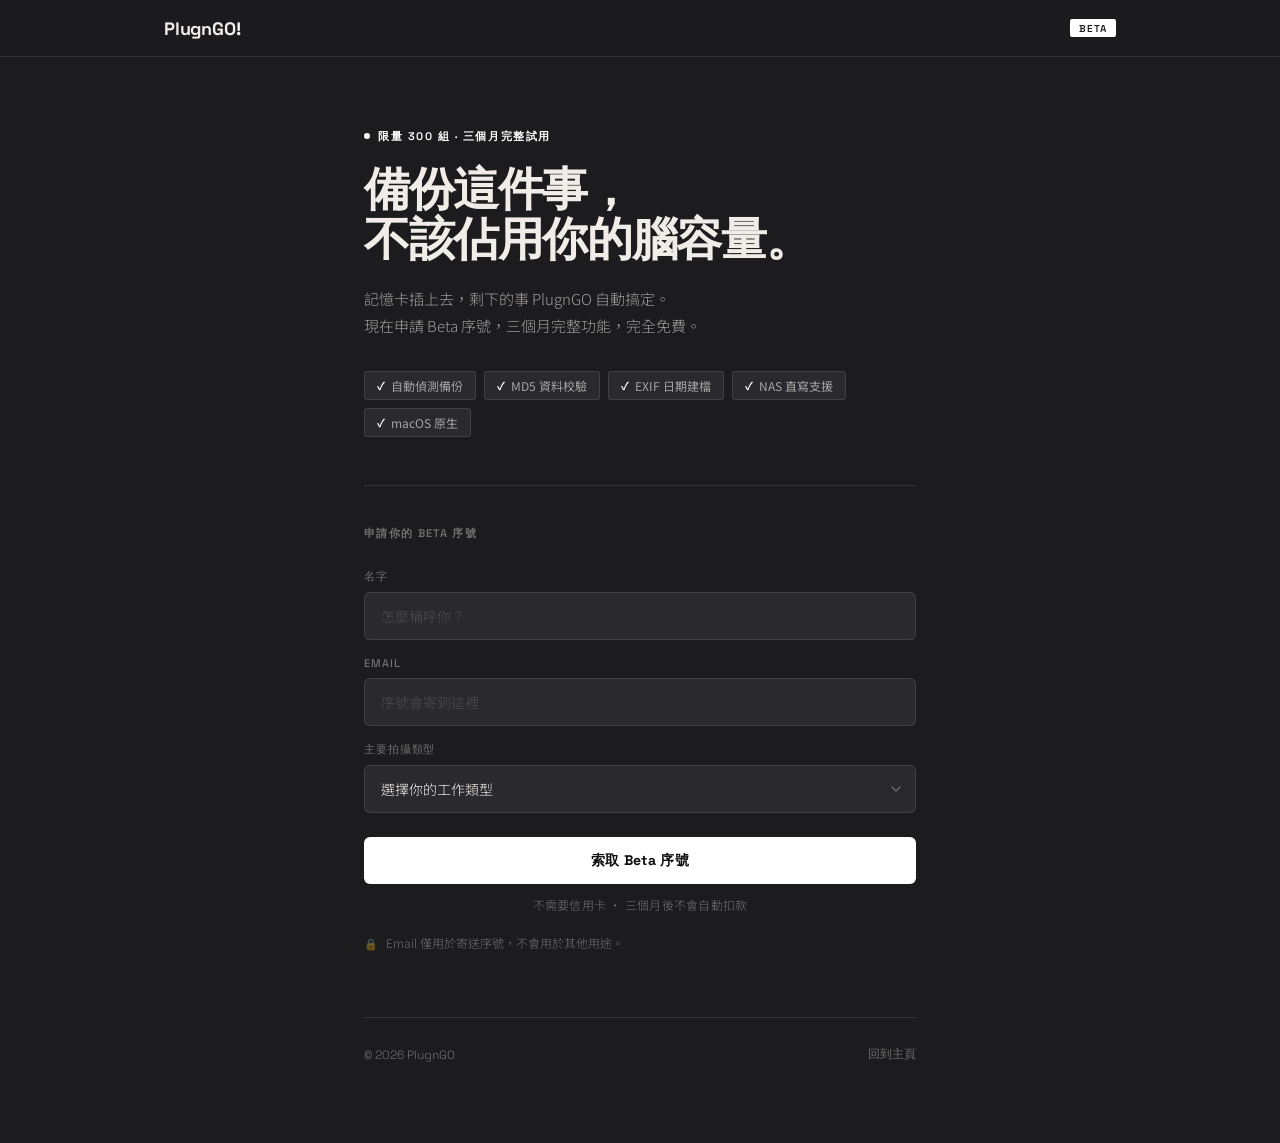
==== beta/index.html @ be4863a2 "fix: add action='beta_signup' to POST payload for GAS routing" ====
<!DOCTYPE html>
<html lang="zh-TW">

<head>
  <meta charset="UTF-8">
  <meta name="viewport" content="width=device-width, initial-scale=1.0">
  <title>PlugnGO Beta — 免費試用申請</title>
  <link rel="preconnect" href="https://fonts.googleapis.com">
  <link rel="preconnect" href="https://fonts.gstatic.com" crossorigin>
  <link
    href="https://fonts.googleapis.com/css2?family=Space+Grotesk:wght@400;500;600;700&family=Noto+Sans+TC:wght@300;400;500&display=swap"
    rel="stylesheet">
  <style>
    *,
    *::before,
    *::after {
      box-sizing: border-box;
      margin: 0;
      padding: 0;
    }

    :root {
      --bg: #1c1c1e;
      --surface: #2a2a2e;
      --surface-2: #333338;
      --border: rgba(255, 255, 255, 0.11);
      --border-hover: rgba(255, 255, 255, 0.15);
      --white: #f0ede8;
      --dim: rgba(240, 237, 232, 0.62);
      --dim2: rgba(240, 237, 232, 0.4);
      --accent: #ffffff;
      --accent-dim: rgba(255, 255, 255, 0.08);
      --accent-border: rgba(200, 255, 0, 0.3);
    }

    html {
      scroll-behavior: smooth;
    }

    body {
      background: var(--bg);
      color: var(--white);
      font-family: 'Noto Sans TC', sans-serif;
      font-weight: 300;
      min-height: 100vh;
      -webkit-font-smoothing: antialiased;
    }

    /* ── Nav ── */
    nav {
      position: fixed;
      top: 0;
      left: 0;
      right: 0;
      z-index: 100;
      backdrop-filter: blur(12px);
      -webkit-backdrop-filter: blur(12px);
      background: rgba(28, 28, 30, 0.9);
      border-bottom: 1px solid var(--border);
    }

    .nav-inner {
      max-width: 1000px;
      margin: 0 auto;
      padding: 0 24px;
      height: 56px;
      display: flex;
      align-items: center;
      justify-content: space-between;
    }

    .logo {
      font-family: 'Space Grotesk', sans-serif;
      font-weight: 700;
      font-size: 18px;
      color: var(--white);
      text-decoration: none;
      letter-spacing: -0.01em;
    }

    .logo-exclaim {
      color: var(--accent);
    }

    .nav-badge {
      font-family: 'Space Grotesk', sans-serif;
      font-size: 10px;
      font-weight: 600;
      letter-spacing: 0.1em;
      text-transform: uppercase;
      color: var(--bg);
      background: var(--accent);
      padding: 3px 9px 2px;
      border-radius: 2px;
    }

    /* ── Page ── */
    .page {
      max-width: 600px;
      margin: 0 auto;
      padding: 120px 24px 80px;
    }

    /* ── Hero ── */
    .eyebrow {
      display: inline-flex;
      align-items: center;
      gap: 8px;
      font-family: 'Space Grotesk', sans-serif;
      font-size: 11px;
      font-weight: 600;
      letter-spacing: 0.14em;
      text-transform: uppercase;
      color: var(--accent);
      margin-bottom: 20px;
      opacity: 0;
      animation: up 0.5s 0.1s ease forwards;
    }

    .eyebrow::before {
      content: '';
      display: inline-block;
      width: 6px;
      height: 6px;
      background: var(--accent);
      border-radius: 50%;
    }

    h1 {
      font-family: 'Space Grotesk', sans-serif;
      font-weight: 700;
      font-size: clamp(30px, 5.5vw, 46px);
      line-height: 1.1;
      letter-spacing: -0.03em;
      margin-bottom: 20px;
      opacity: 0;
      animation: up 0.5s 0.15s ease forwards;
    }

    .desc {
      font-size: 15px;
      line-height: 1.8;
      color: var(--dim);
      margin-bottom: 32px;
      opacity: 0;
      animation: up 0.5s 0.2s ease forwards;
    }

    /* ── 功能標籤 ── */
    .pills {
      display: flex;
      flex-wrap: wrap;
      gap: 8px;
      margin-bottom: 48px;
      opacity: 0;
      animation: up 0.5s 0.25s ease forwards;
    }

    .pill {
      font-size: 12px;
      font-weight: 400;
      color: var(--dim);
      background: var(--surface);
      border: 1px solid var(--border);
      border-radius: 3px;
      padding: 5px 12px;
      display: flex;
      align-items: center;
      gap: 6px;
    }

    .pill-check {
      color: var(--accent);
      font-size: 11px;
      font-weight: 700;
    }

    /* ── 分隔 ── */
    hr {
      border: none;
      border-top: 1px solid var(--border);
      margin-bottom: 40px;
      opacity: 0;
      animation: up 0.5s 0.3s ease forwards;
    }

    /* ── 表單 ── */
    .form-wrap {
      opacity: 0;
      animation: up 0.5s 0.35s ease forwards;
    }

    .form-heading {
      font-family: 'Space Grotesk', sans-serif;
      font-size: 11px;
      font-weight: 600;
      letter-spacing: 0.12em;
      text-transform: uppercase;
      color: var(--dim2);
      margin-bottom: 28px;
    }

    .field {
      margin-bottom: 16px;
    }

    .field label {
      display: block;
      font-size: 11px;
      letter-spacing: 0.08em;
      text-transform: uppercase;
      color: var(--dim2);
      margin-bottom: 8px;
      font-family: 'Space Grotesk', sans-serif;
      font-weight: 500;
    }

    .field input,
    .field select {
      width: 100%;
      background: var(--surface);
      border: 1px solid var(--border);
      border-radius: 6px;
      padding: 13px 16px;
      font-size: 14px;
      font-family: 'Noto Sans TC', sans-serif;
      font-weight: 300;
      color: var(--white);
      outline: none;
      transition: border-color 0.15s, background 0.15s;
      -webkit-appearance: none;
      appearance: none;
    }

    .field select {
      background-image: url("data:image/svg+xml,%3Csvg width='10' height='6' viewBox='0 0 10 6' xmlns='http://www.w3.org/2000/svg'%3E%3Cpath d='M1 1l4 4 4-4' stroke='rgba(240,237,232,0.3)' stroke-width='1.5' fill='none' stroke-linecap='round'/%3E%3C/svg%3E");
      background-repeat: no-repeat;
      background-position: right 14px center;
      cursor: pointer;
    }

    .field select option {
      background: #1e1e1e;
    }

    .field input:focus,
    .field select:focus {
      border-color: var(--accent-border);
      background: rgba(200, 255, 0, 0.03);
    }

    .field input::placeholder {
      color: rgba(240, 237, 232, 0.18);
    }

    .submit-btn {
      width: 100%;
      margin-top: 8px;
      padding: 14px 24px;
      background: var(--accent);
      color: #0d0d0d;
      border: none;
      border-radius: 6px;
      font-family: 'Space Grotesk', sans-serif;
      font-size: 14px;
      font-weight: 700;
      letter-spacing: 0.02em;
      cursor: pointer;
      transition: opacity 0.15s, transform 0.1s;
      position: relative;
      overflow: hidden;
    }

    .submit-btn:hover:not(:disabled) {
      opacity: 0.88;
      transform: translateY(-1px);
    }

    .submit-btn:active:not(:disabled) {
      transform: translateY(0);
    }

    .submit-btn:disabled {
      opacity: 0.4;
      cursor: not-allowed;
    }

    .btn-inner {
      transition: opacity 0.2s;
    }

    .btn-spinner {
      position: absolute;
      inset: 0;
      display: flex;
      align-items: center;
      justify-content: center;
      opacity: 0;
      transition: opacity 0.2s;
    }

    .submit-btn.loading .btn-inner {
      opacity: 0;
    }

    .submit-btn.loading .btn-spinner {
      opacity: 1;
    }

    .spin {
      width: 16px;
      height: 16px;
      border: 2px solid rgba(13, 13, 13, 0.25);
      border-top-color: #0d0d0d;
      border-radius: 50%;
      animation: spinning 0.65s linear infinite;
    }

    /* ── 訊息 ── */
    .msg {
      display: none;
      margin-top: 14px;
      padding: 13px 16px;
      border-radius: 6px;
      font-size: 13px;
      line-height: 1.6;
    }

    .msg.error {
      display: block;
      background: rgba(255, 80, 80, 0.07);
      border: 1px solid rgba(255, 80, 80, 0.2);
      color: #ff9090;
    }

    .msg.success {
      display: block;
      background: var(--accent-dim);
      border: 1px solid var(--accent-border);
      color: var(--accent);
    }

    /* ── 成功畫面 ── */
    .success-screen {
      display: none;
      padding: 48px 0;
    }

    .success-screen.show {
      display: block;
      animation: up 0.4s ease forwards;
    }

    .success-icon {
      font-size: 40px;
      margin-bottom: 20px;
    }

    .success-screen h2 {
      font-family: 'Space Grotesk', sans-serif;
      font-size: 24px;
      font-weight: 700;
      letter-spacing: -0.02em;
      margin-bottom: 12px;
    }

    .success-screen p {
      font-size: 14px;
      line-height: 1.8;
      color: var(--dim);
    }

    /* ── 注記 ── */
    .note {
      margin-top: 20px;
      font-size: 12px;
      color: var(--dim2);
      line-height: 1.7;
      display: flex;
      align-items: flex-start;
      gap: 8px;
    }

    .note::before {
      content: '🔒';
      font-size: 11px;
      flex-shrink: 0;
      margin-top: 1px;
    }

    /* ── Footer ── */
    footer {
      border-top: 1px solid var(--border);
      margin-top: 64px;
      padding: 28px 0 0;
      display: flex;
      justify-content: space-between;
      align-items: center;
      flex-wrap: wrap;
      gap: 12px;
    }

    footer span,
    footer a {
      font-size: 12px;
      color: var(--dim2);
      text-decoration: none;
      font-family: 'Space Grotesk', sans-serif;
    }

    footer a:hover {
      color: var(--dim);
    }

    .no-cc {
      margin-top: 12px;
      text-align: center;
      font-size: 12px;
      color: var(--dim2);
      letter-spacing: 0.02em;
    }

    /* ── Keyframes ── */
    @keyframes up {
      from {
        opacity: 0;
        transform: translateY(14px);
      }

      to {
        opacity: 1;
        transform: translateY(0);
      }
    }

    @keyframes spinning {
      to {
        transform: rotate(360deg);
      }
    }

    @media (max-width: 480px) {
      .page {
        padding: 100px 20px 60px;
      }

      footer {
        flex-direction: column;
      }
    }
  </style>
</head>

<body>

  <nav>
    <div class="nav-inner">
      <a href="https://plugngo.skiseiju.com" class="logo">PlugnGO<span class="logo-exclaim">!</span></a>
      <span class="nav-badge">Beta</span>
    </div>
  </nav>

  <main class="page">

    <p class="eyebrow">限量 300 組 · 三個月完整試用</p>

    <h1>備份這件事，<br>不該佔用你的腦容量。</h1>

    <p class="desc">
      記憶卡插上去，剩下的事 PlugnGO 自動搞定。<br>
      現在申請 Beta 序號，三個月完整功能，完全免費。
    </p>

    <div class="pills">
      <span class="pill"><span class="pill-check">✓</span> 自動偵測備份</span>
      <span class="pill"><span class="pill-check">✓</span> MD5 資料校驗</span>
      <span class="pill"><span class="pill-check">✓</span> EXIF 日期建檔</span>
      <span class="pill"><span class="pill-check">✓</span> NAS 直寫支援</span>
      <span class="pill"><span class="pill-check">✓</span> macOS 原生</span>
    </div>

    <hr>

    <!-- 表單 -->
    <div class="form-wrap" id="formWrap">
      <p class="form-heading">申請你的 Beta 序號</p>

      <div class="field">
        <label for="name">名字</label>
        <input type="text" id="name" placeholder="怎麼稱呼你？" autocomplete="name">
      </div>

      <div class="field">
        <label for="email">Email</label>
        <input type="email" id="email" placeholder="序號會寄到這裡" autocomplete="email">
      </div>

      <div class="field">
        <label for="type">主要拍攝類型</label>
        <select id="type">
          <option value="" disabled selected>選擇你的工作類型</option>
          <option value="婚攝">婚攝</option>
          <option value="商業攝影">商業攝影</option>
          <option value="活動紀錄">活動紀錄</option>
          <option value="影片製作">影片製作</option>
          <option value="YouTube・IG 短影片">YouTube・IG 短影片</option>
          <option value="其他">其他</option>
        </select>
      </div>

      <button class="submit-btn" id="submitBtn" onclick="handleSubmit()">
        <span class="btn-inner">索取 Beta 序號</span>
        <span class="btn-spinner">
          <div class="spin"></div>
        </span>
      </button>

      <div class="msg" id="msgBox"></div>

      <p class="no-cc"><span style="color:var(--white);font-weight:500;"></span>不需要信用卡</span> · 三個月後不會自動扣款</p>
      <p class="note">Email 僅用於寄送序號，不會用於其他用途。</p>
    </div>

    <!-- 成功 -->
    <div class="success-screen" id="successScreen">
      <div class="success-icon">📬</div>
      <h2>序號已寄出！</h2>
      <p>請檢查你的信箱，序號在那裡等你。<br>使用過程有任何問題，直接回覆那封信，<br>或到 <a href="https://www.facebook.com/skiseiju" target="_blank"
          rel="noopener" style="color:var(--accent);text-decoration:none;">Facebook</a> 留言找我都可以。</p>
    </div>

    <footer>
      <span>© 2026 PlugnGO</span>
      <a href="https://plugngo.skiseiju.com">回到主頁</a>
    </footer>

  </main>

  <script>
    // ⚠️ 替換成你的 Apps Script Web App URL
    const API_URL = 'https://script.google.com/macros/s/AKfycbzRUWFo-ZeUPK7fb-qUZcXcbLyYAUmqt1AkG8nVyJdiMYp7gXNPOwEWfx-cAAlyj-lK/exec';

    const ERRORS = {
      MISSING_FIELDS: '請填寫所有欄位。',
      INVALID_EMAIL: '請輸入有效的 Email 地址。',
      ALREADY_REGISTERED: '這個 Email 已經申請過了，請檢查你的信箱。',
      NO_CODES_LEFT: '很抱歉，Beta 序號已全數發放完畢。',
      SERVER_ERROR: '系統發生錯誤，請稍後再試。',
      NETWORK_ERROR: '網路連線異常，請稍後再試。',
    };

    async function handleSubmit() {
      const name = document.getElementById('name').value.trim();
      const email = document.getElementById('email').value.trim();
      const type = document.getElementById('type').value;
      const btn = document.getElementById('submitBtn');
      const msg = document.getElementById('msgBox');

      msg.className = 'msg';
      msg.textContent = '';

      if (!name || !email || !type) { showMsg(ERRORS.MISSING_FIELDS, 'error'); return; }
      if (!/^[^\s@]+@[^\s@]+\.[^\s@]+$/.test(email)) { showMsg(ERRORS.INVALID_EMAIL, 'error'); return; }

      btn.classList.add('loading');
      btn.disabled = true;

      try {
        const res = await fetch(API_URL, {
          method: 'POST',
          headers: { 'Content-Type': 'text/plain' },
          body: JSON.stringify({ action: 'beta_signup', name, email, type }),
        });
        const data = await res.json();

        if (data.success) {
          document.getElementById('formWrap').style.display = 'none';
          document.getElementById('successScreen').classList.add('show');
        } else {
          showMsg(ERRORS[data.error] || ERRORS.SERVER_ERROR, 'error');
          btn.classList.remove('loading');
          btn.disabled = false;
        }
      } catch {
        showMsg(ERRORS.NETWORK_ERROR, 'error');
        btn.classList.remove('loading');
        btn.disabled = false;
      }
    }

    function showMsg(text, type) {
      const el = document.getElementById('msgBox');
      el.textContent = text;
      el.className = 'msg ' + type;
    }

    document.addEventListener('keydown', e => {
      if (e.key === 'Enter' && !document.getElementById('submitBtn').disabled) handleSubmit();
    });
  </script>

</body>

</html>
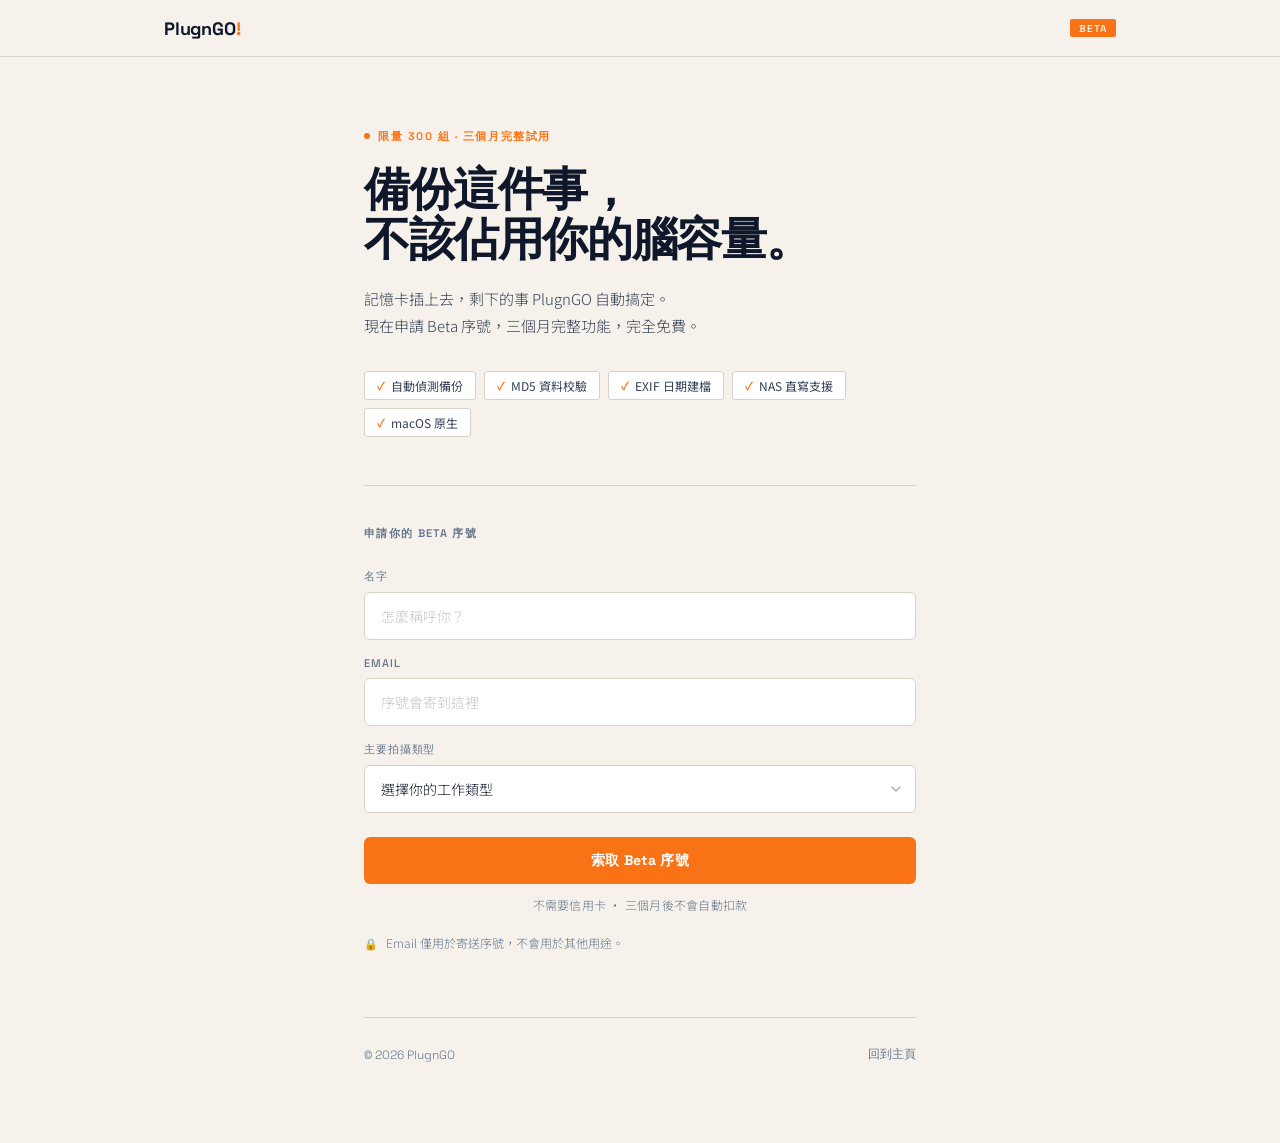
==== commit 66b850bf: "fix: update copy and sync beta color scheme to main site warm theme - HOW IT WORKS: rewrite heading/" ====
--- a/beta/index.html
+++ b/beta/index.html
@@ -20,17 +20,17 @@
     }
 
     :root {
-      --bg: #1c1c1e;
-      --surface: #2a2a2e;
-      --surface-2: #333338;
-      --border: rgba(255, 255, 255, 0.11);
-      --border-hover: rgba(255, 255, 255, 0.15);
-      --white: #f0ede8;
-      --dim: rgba(240, 237, 232, 0.62);
-      --dim2: rgba(240, 237, 232, 0.4);
-      --accent: #ffffff;
-      --accent-dim: rgba(255, 255, 255, 0.08);
-      --accent-border: rgba(200, 255, 0, 0.3);
+      --bg: #f6f2eb;
+      --surface: #ffffff;
+      --surface-2: #ede7db;
+      --border: #d9d1c5;
+      --border-hover: #c5bdb1;
+      --white: #0f172a;
+      --dim: #334155;
+      --dim2: #64748b;
+      --accent: #f97316;
+      --accent-dim: #fff7ed;
+      --accent-border: #fed7aa;
     }
 
     html {
@@ -55,7 +55,7 @@
       z-index: 100;
       backdrop-filter: blur(12px);
       -webkit-backdrop-filter: blur(12px);
-      background: rgba(28, 28, 30, 0.9);
+      background: rgba(246, 242, 235, 0.92);
       border-bottom: 1px solid var(--border);
     }
 
@@ -233,24 +233,24 @@
     }
 
     .field select {
-      background-image: url("data:image/svg+xml,%3Csvg width='10' height='6' viewBox='0 0 10 6' xmlns='http://www.w3.org/2000/svg'%3E%3Cpath d='M1 1l4 4 4-4' stroke='rgba(240,237,232,0.3)' stroke-width='1.5' fill='none' stroke-linecap='round'/%3E%3C/svg%3E");
+      background-image: url("data:image/svg+xml,%3Csvg width='10' height='6' viewBox='0 0 10 6' xmlns='http://www.w3.org/2000/svg'%3E%3Cpath d='M1 1l4 4 4-4' stroke='rgba(15,23,42,0.35)' stroke-width='1.5' fill='none' stroke-linecap='round'/%3E%3C/svg%3E");
       background-repeat: no-repeat;
       background-position: right 14px center;
       cursor: pointer;
     }
 
     .field select option {
-      background: #1e1e1e;
+      background: #ffffff;
     }
 
     .field input:focus,
     .field select:focus {
       border-color: var(--accent-border);
-      background: rgba(200, 255, 0, 0.03);
+      background: rgba(249, 115, 22, 0.04);
     }
 
     .field input::placeholder {
-      color: rgba(240, 237, 232, 0.18);
+      color: rgba(15, 23, 42, 0.25);
     }
 
     .submit-btn {
@@ -258,7 +258,7 @@
       margin-top: 8px;
       padding: 14px 24px;
       background: var(--accent);
-      color: #0d0d0d;
+      color: #ffffff;
       border: none;
       border-radius: 6px;
       font-family: 'Space Grotesk', sans-serif;
@@ -310,8 +310,8 @@
     .spin {
       width: 16px;
       height: 16px;
-      border: 2px solid rgba(13, 13, 13, 0.25);
-      border-top-color: #0d0d0d;
+      border: 2px solid rgba(255, 255, 255, 0.3);
+      border-top-color: #ffffff;
       border-radius: 50%;
       animation: spinning 0.65s linear infinite;
     }
@@ -538,7 +538,7 @@
 
   <script>
     // ⚠️ 替換成你的 Apps Script Web App URL
-    const API_URL = 'https://script.google.com/macros/s/AKfycbzRUWFo-ZeUPK7fb-qUZcXcbLyYAUmqt1AkG8nVyJdiMYp7gXNPOwEWfx-cAAlyj-lK/exec';
+    const API_URL = 'https://script.google.com/macros/s/AKfycbycvD_Y7lVmuIluo8iVHo65DvsC7cB2KlRcgWfrOupE-R5HMzYtpds8OwreSoij1JIN/exec';
 
     const ERRORS = {
       MISSING_FIELDS: '請填寫所有欄位。',
@@ -566,11 +566,8 @@
       btn.disabled = true;
 
       try {
-        const res = await fetch(API_URL, {
-          method: 'POST',
-          headers: { 'Content-Type': 'text/plain' },
-          body: JSON.stringify({ action: 'beta_signup', name, email, type }),
-        });
+        const params = new URLSearchParams({ action: 'beta_signup', name, email, type });
+        const res = await fetch(`${API_URL}?${params}`, { method: 'GET' });
         const data = await res.json();
 
         if (data.success) {
@@ -581,7 +578,7 @@
           btn.classList.remove('loading');
           btn.disabled = false;
         }
-      } catch {
+      } catch (err) {
         showMsg(ERRORS.NETWORK_ERROR, 'error');
         btn.classList.remove('loading');
         btn.disabled = false;
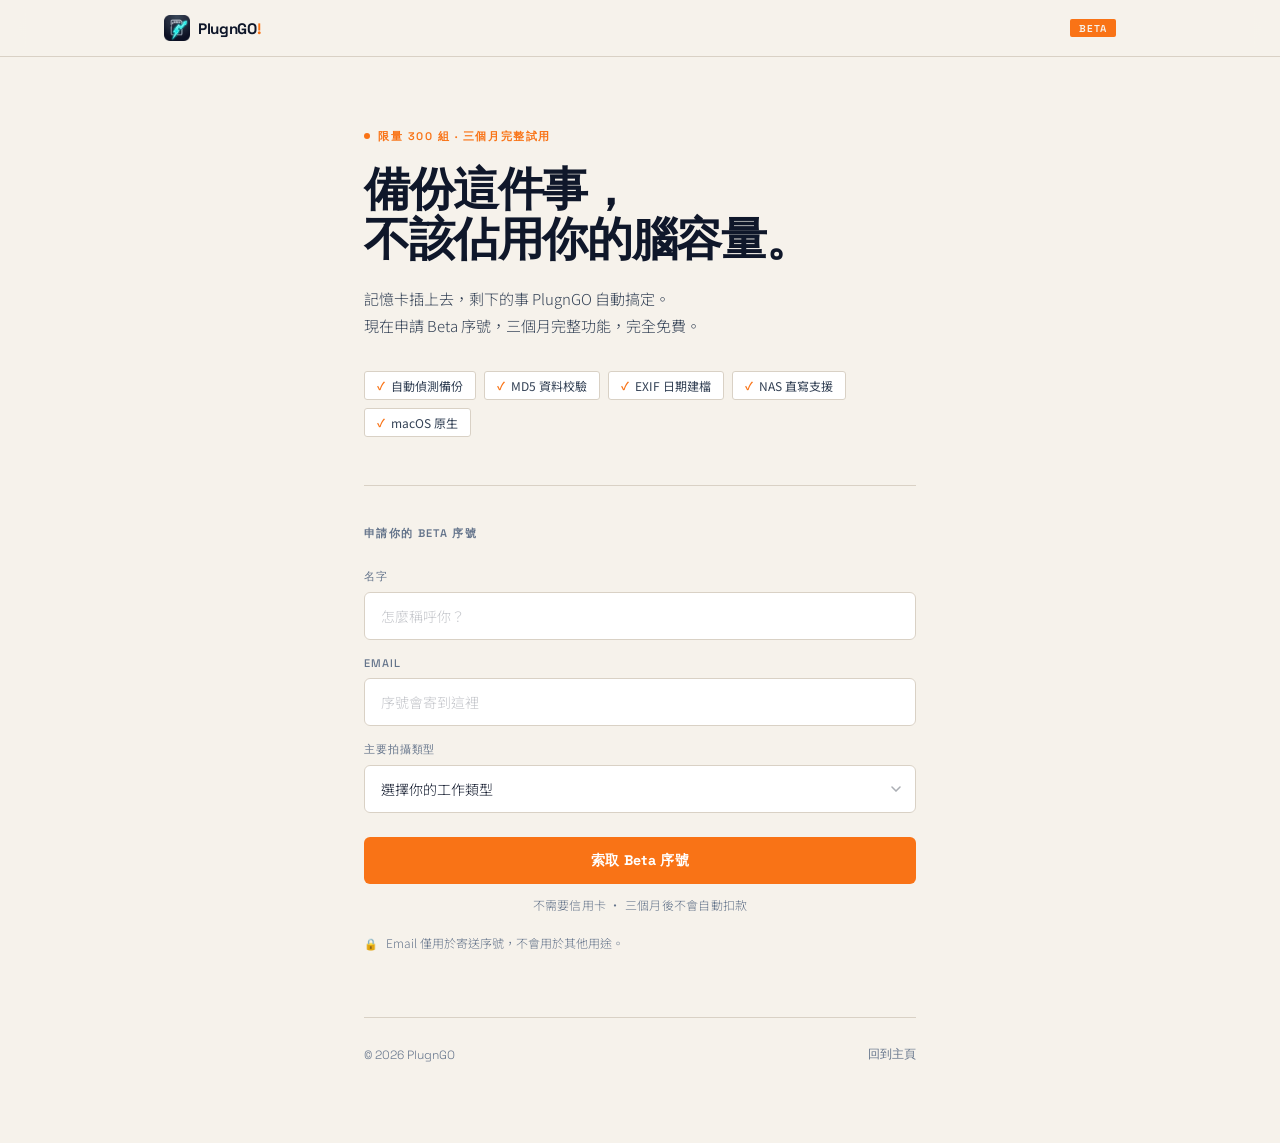
==== commit b29d777c: "fix: sync beta logo to match main site (icon + text + logo-accent class) Co-Authored-By: Claude Sonn" ====
--- a/beta/index.html
+++ b/beta/index.html
@@ -70,15 +70,24 @@
     }
 
     .logo {
+      display: flex;
+      align-items: center;
+      gap: 8px;
       font-family: 'Space Grotesk', sans-serif;
       font-weight: 700;
-      font-size: 18px;
+      font-size: 0.95rem;
       color: var(--white);
       text-decoration: none;
-      letter-spacing: -0.01em;
-    }
-
-    .logo-exclaim {
+      letter-spacing: -0.02em;
+    }
+
+    .logo img {
+      width: 26px;
+      height: 26px;
+      display: block;
+    }
+
+    .logo-accent {
       color: var(--accent);
     }
 
@@ -455,7 +464,10 @@
 
   <nav>
     <div class="nav-inner">
-      <a href="https://plugngo.skiseiju.com" class="logo">PlugnGO<span class="logo-exclaim">!</span></a>
+      <a href="https://plugngo.skiseiju.com" class="logo">
+        <img src="../assets/logo.png" alt="" width="26" height="26" aria-hidden="true">
+        <span>PlugnGO<span class="logo-accent">!</span></span>
+      </a>
       <span class="nav-badge">Beta</span>
     </div>
   </nav>
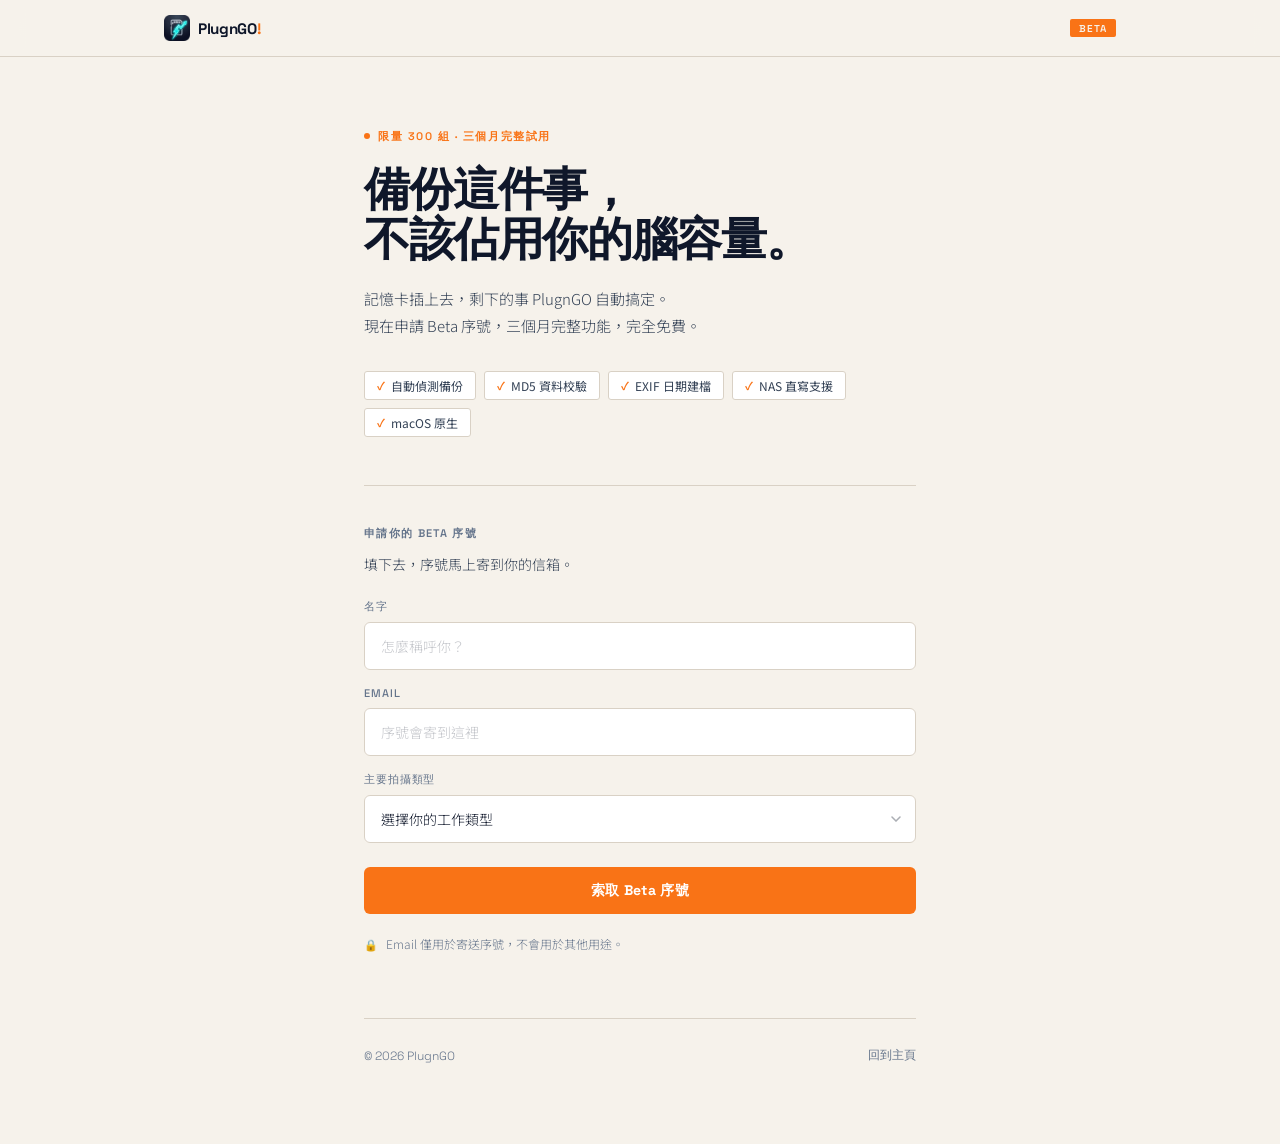
==== commit 63381fb3: "feat: update PlugnGO beta license gateway" ====
--- a/beta/index.html
+++ b/beta/index.html
@@ -496,6 +496,7 @@
     <!-- 表單 -->
     <div class="form-wrap" id="formWrap">
       <p class="form-heading">申請你的 Beta 序號</p>
+      <p style="font-size:14px;color:var(--dim);margin:-16px 0 24px;line-height:1.6;">填下去，序號馬上寄到你的信箱。</p>
 
       <div class="field">
         <label for="name">名字</label>
@@ -529,7 +530,6 @@
 
       <div class="msg" id="msgBox"></div>
 
-      <p class="no-cc"><span style="color:var(--white);font-weight:500;"></span>不需要信用卡</span> · 三個月後不會自動扣款</p>
       <p class="note">Email 僅用於寄送序號，不會用於其他用途。</p>
     </div>
 
@@ -539,6 +539,107 @@
       <h2>序號已寄出！</h2>
       <p>請檢查你的信箱，序號在那裡等你。<br>使用過程有任何問題，直接回覆那封信，<br>或到 <a href="https://www.facebook.com/skiseiju" target="_blank"
           rel="noopener" style="color:var(--accent);text-decoration:none;">Facebook</a> 留言找我都可以。</p>
+
+      <!-- 下載區塊 -->
+      <div style="margin-top:40px;padding-top:32px;border-top:1px solid var(--border);">
+        <p class="form-heading" style="margin-bottom:16px;">下載 PlugnGO</p>
+        <div style="display:flex;gap:10px;flex-wrap:wrap;margin-bottom:12px;">
+          <a href="https://github.com/skiseiju/plugngo-website/releases/download/v1.8.2/PlugnGO-v1.8.2-Mac.dmg"
+             style="flex:1;min-width:160px;display:flex;align-items:center;justify-content:center;gap:8px;padding:13px 20px;background:var(--accent);color:#fff;border-radius:6px;font-family:'Space Grotesk',sans-serif;font-size:14px;font-weight:700;letter-spacing:0.02em;text-decoration:none;transition:opacity 0.15s,transform 0.1s;"
+             onmouseover="this.style.opacity='0.88';this.style.transform='translateY(-1px)'"
+             onmouseout="this.style.opacity='1';this.style.transform='translateY(0)'">
+            <svg width="15" height="15" viewBox="0 0 24 24" fill="none" stroke="currentColor" stroke-width="2.5" stroke-linecap="round" stroke-linejoin="round"><path d="M21 15v4a2 2 0 0 1-2 2H5a2 2 0 0 1-2-2v-4"/><polyline points="7 10 12 15 17 10"/><line x1="12" y1="15" x2="12" y2="3"/></svg>
+            M 系列版
+          </a>
+        </div>
+        <div style="font-size:12px;color:var(--dim2);margin-bottom:20px;">
+          v1.8.2 · macOS 12 Monterey 以上
+        </div>
+
+        <!-- Gatekeeper 內嵌教學 -->
+        <div style="font-size:13px;color:var(--dim);line-height:1.7;margin-bottom:16px;">
+          macOS 首次開啟需要額外一個步驟，30 秒搞定。
+        </div>
+
+        <details id="gkGuide" style="background:var(--surface);border:1px solid var(--border);border-radius:8px;overflow:hidden;">
+          <summary style="padding:14px 18px;font-family:'Space Grotesk',sans-serif;font-size:13px;font-weight:600;cursor:pointer;display:flex;align-items:center;justify-content:space-between;color:var(--white);">
+            首次開啟教學（點擊展開）
+            <svg width="14" height="14" viewBox="0 0 24 24" fill="none" stroke="var(--dim2)" stroke-width="2" stroke-linecap="round" stroke-linejoin="round"><polyline points="6 9 12 15 18 9"/></svg>
+          </summary>
+          <div style="padding:0 18px 18px;font-size:13px;color:var(--dim);line-height:1.8;">
+
+            <!-- 狀況 A -->
+            <div style="margin-top:16px;padding:14px 16px;background:var(--accent-dim);border:1px solid var(--accent-border);border-radius:6px;margin-bottom:20px;">
+              <div style="font-weight:600;color:var(--white);margin-bottom:4px;font-size:12px;text-transform:uppercase;letter-spacing:0.08em;font-family:'Space Grotesk',sans-serif;">情況 A —「無法打開」警告</div>
+              <div style="font-size:12px;color:var(--dim2);">出現「Apple 無法檢查是否包含惡意軟體」的對話框</div>
+            </div>
+
+            <div style="display:flex;flex-direction:column;gap:18px;">
+              <div style="display:flex;gap:10px;align-items:flex-start;">
+                <div style="flex-shrink:0;width:22px;height:22px;background:var(--accent);color:#fff;border-radius:50%;display:flex;align-items:center;justify-content:center;font-size:11px;font-weight:800;font-family:'Space Grotesk',sans-serif;">1</div>
+                <div>按下<strong>「完成」</strong>關閉對話框（不要按「移到垃圾桶」）。</div>
+              </div>
+              <div style="display:flex;gap:10px;align-items:flex-start;">
+                <div style="flex-shrink:0;width:22px;height:22px;background:var(--accent);color:#fff;border-radius:50%;display:flex;align-items:center;justify-content:center;font-size:11px;font-weight:800;font-family:'Space Grotesk',sans-serif;">2</div>
+                <div>打開 <strong> → 系統設定 → 隱私權與安全性</strong>，往下捲動找到「PlugnGO 已被阻擋」的訊息。</div>
+              </div>
+              <div style="display:flex;gap:10px;align-items:flex-start;">
+                <div style="flex-shrink:0;width:22px;height:22px;background:var(--accent);color:#fff;border-radius:50%;display:flex;align-items:center;justify-content:center;font-size:11px;font-weight:800;font-family:'Space Grotesk',sans-serif;">3</div>
+                <div>點選<strong>「強制打開」</strong>，輸入密碼確認。再次開啟 PlugnGO 即可正常使用。</div>
+              </div>
+            </div>
+
+            <hr style="border:none;border-top:1px solid var(--border);margin:24px 0;opacity:1;animation:none;">
+
+            <!-- 狀況 B -->
+            <div style="padding:14px 16px;background:rgba(255,80,80,0.05);border:1px solid rgba(255,80,80,0.15);border-radius:6px;margin-bottom:20px;">
+              <div style="font-weight:600;color:var(--white);margin-bottom:4px;font-size:12px;text-transform:uppercase;letter-spacing:0.08em;font-family:'Space Grotesk',sans-serif;">情況 B —「已損壞」錯誤</div>
+              <div style="font-size:12px;color:var(--dim2);">出現「已損壞，無法打開，您應該將其移到垃圾桶」</div>
+            </div>
+
+            <div style="display:flex;flex-direction:column;gap:18px;">
+              <div style="display:flex;gap:10px;align-items:flex-start;">
+                <div style="flex-shrink:0;width:22px;height:22px;background:#ef4444;color:#fff;border-radius:50%;display:flex;align-items:center;justify-content:center;font-size:11px;font-weight:800;font-family:'Space Grotesk',sans-serif;">1</div>
+                <div>按<strong>「取消」</strong>（不要按「移到垃圾桶」）。</div>
+              </div>
+              <div style="display:flex;gap:10px;align-items:flex-start;">
+                <div style="flex-shrink:0;width:22px;height:22px;background:#ef4444;color:#fff;border-radius:50%;display:flex;align-items:center;justify-content:center;font-size:11px;font-weight:800;font-family:'Space Grotesk',sans-serif;">2</div>
+                <div>
+                  開啟<strong>終端機</strong>（Spotlight 搜尋「終端機」），貼上以下指令並按 Enter：
+                  <div style="margin-top:8px;padding:10px 14px;background:#1e1e2e;border-radius:6px;font-family:'SF Mono',Menlo,monospace;font-size:12px;color:#cdd6f4;overflow-x:auto;">
+                    xattr -cr /Applications/PlugnGO.app
+                  </div>
+                </div>
+              </div>
+              <div style="display:flex;gap:10px;align-items:flex-start;">
+                <div style="flex-shrink:0;width:22px;height:22px;background:#ef4444;color:#fff;border-radius:50%;display:flex;align-items:center;justify-content:center;font-size:11px;font-weight:800;font-family:'Space Grotesk',sans-serif;">3</div>
+                <div>再次開啟 PlugnGO，若仍出現「無法打開」，依情況 A 步驟操作即可。</div>
+              </div>
+            </div>
+
+            <hr style="border:none;border-top:1px solid var(--border);margin:24px 0;opacity:1;animation:none;">
+
+            <!-- 重要提醒 -->
+            <div style="padding:12px 16px;background:var(--surface-2);border-radius:6px;">
+              <div style="font-weight:600;color:var(--white);margin-bottom:6px;font-size:12px;font-family:'Space Grotesk',sans-serif;">注意事項</div>
+              <ul style="padding-left:1.2em;font-size:12px;color:var(--dim2);display:flex;flex-direction:column;gap:6px;">
+                <li>請先將 PlugnGO 從 DMG <strong>拖到「應用程式」資料夾</strong>，再開啟。直接從 DMG 執行可能導致功能異常。</li>
+                <li>首次備份 SD 卡時，macOS 會詢問「可卸除式卷宗」存取權限，<strong>務必點「允許」</strong>。</li>
+                <li>macOS Sequoia (15.x) 使用者：右鍵開啟可能無效，請直接用「系統設定 → 強制打開」。</li>
+                <li>只需設定一次，之後開啟都不會再被攔截。</li>
+              </ul>
+            </div>
+
+            <div style="margin-top:16px;text-align:center;">
+              <a href="/gatekeeper" target="_blank" style="font-size:12px;color:var(--accent);text-decoration:none;display:inline-flex;align-items:center;gap:4px;">
+                需要更詳細的圖文教學？
+                <svg width="12" height="12" viewBox="0 0 24 24" fill="none" stroke="currentColor" stroke-width="2" stroke-linecap="round" stroke-linejoin="round"><path d="M18 13v6a2 2 0 0 1-2 2H5a2 2 0 0 1-2-2V8a2 2 0 0 1 2-2h6"/><polyline points="15 3 21 3 21 9"/><line x1="10" y1="14" x2="21" y2="3"/></svg>
+              </a>
+            </div>
+
+          </div>
+        </details>
+      </div>
     </div>
 
     <footer>
@@ -549,8 +650,7 @@
   </main>
 
   <script>
-    // ⚠️ 替換成你的 Apps Script Web App URL
-    const API_URL = 'https://script.google.com/macros/s/AKfycbycvD_Y7lVmuIluo8iVHo65DvsC7cB2KlRcgWfrOupE-R5HMzYtpds8OwreSoij1JIN/exec';
+    const API_URL = 'https://script.google.com/macros/s/AKfycbzWWgK6_yl3najpDK3a0CVXaU1GbqPHFZ0BrkKlv_O6IGEMAq5N05z96flOdG028d6lCQ/exec';
 
     const ERRORS = {
       MISSING_FIELDS: '請填寫所有欄位。',
@@ -610,4 +710,4 @@
 
 </body>
 
-</html>+</html>
